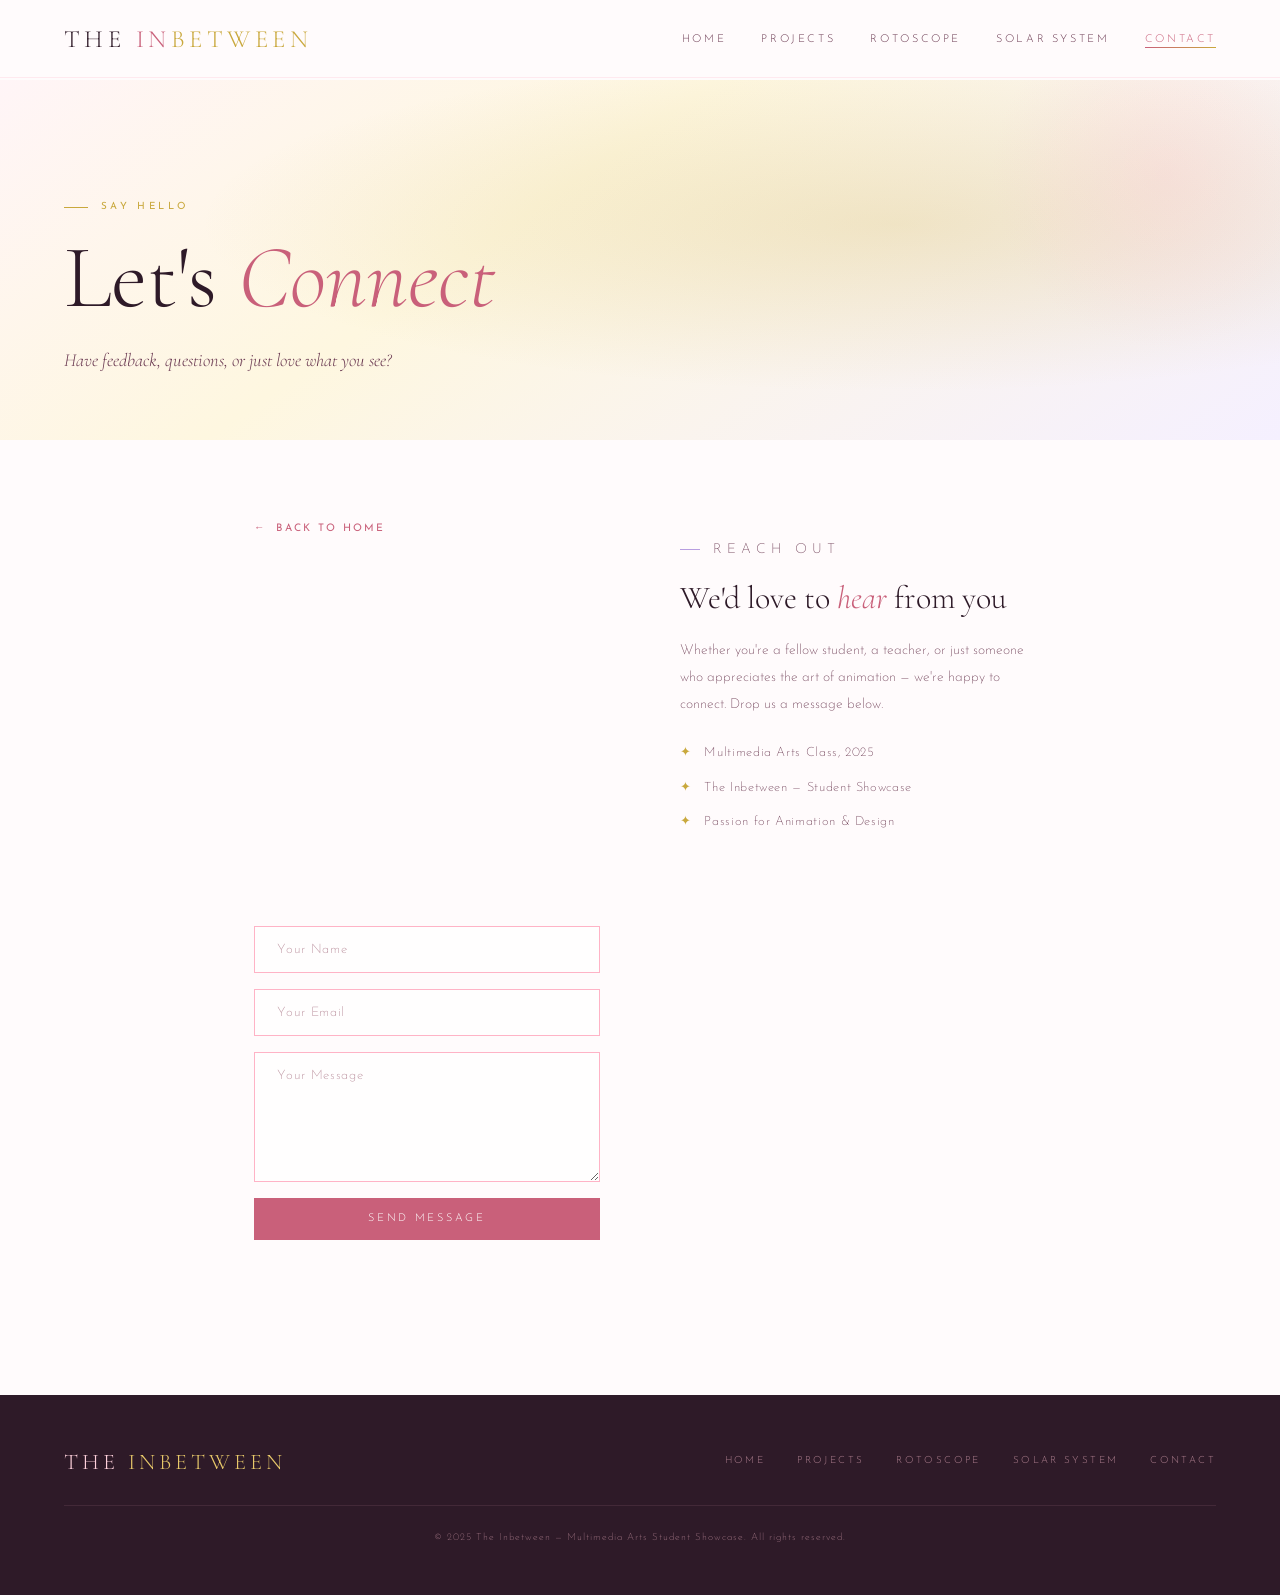
==== contact.html @ d843760d "Add files via upload" ====
<!DOCTYPE html>
<html lang="en">
<head>
  <meta charset="UTF-8" />
  <meta name="viewport" content="width=device-width, initial-scale=1.0" />
  <meta name="description" content="Contact — The Inbetween Student Showcase" />
  <title>Contact — The Inbetween</title>
  <link rel="preconnect" href="https://fonts.googleapis.com" />
  <link rel="preconnect" href="https://fonts.gstatic.com" crossorigin />
  <link href="https://fonts.googleapis.com/css2?family=Cormorant+Garamond:ital,wght@0,300;0,400;0,600;1,300;1,400;1,600&family=Josefin+Sans:wght@200;300;400&display=swap" rel="stylesheet" />
  <link rel="stylesheet" href="styles.css" />
</head>
<body>

  <!-- NAVBAR -->
  <nav class="navbar" role="navigation" aria-label="Main navigation">
    <a href="index.html" class="navbar__logo" aria-label="The Inbetween home">
      The <span class="accent-pink">In</span><span class="accent-gold">between</span>
    </a>
    <ul class="navbar__links" id="navLinks" role="list">
      <li><a href="index.html">Home</a></li>
      <li><a href="projects.html">Projects</a></li>
      <li><a href="rotoscope.html">Rotoscope</a></li>
      <li><a href="solar-system.html">Solar System</a></li>
      <li><a href="contact.html" class="active">Contact</a></li>
    </ul>
    <button class="navbar__hamburger" id="hamburger"
      aria-label="Toggle navigation menu" aria-expanded="false" aria-controls="navLinks">
      <span></span><span></span><span></span>
    </button>
  </nav>

  <main class="inner-page contact-page" aria-label="Contact page">

    <!-- HERO -->
    <div class="inner-hero" style="background: radial-gradient(ellipse at 70% 40%, rgba(201,168,60,0.22) 0%, transparent 55%), linear-gradient(145deg, var(--pink-whisper) 0%, var(--gold-pale) 40%, var(--purple-pale) 100%); min-height:40vh;">
      <div class="inner-hero__deco inner-hero__deco--1" aria-hidden="true"></div>
      <div class="inner-hero__content">
        <p class="inner-hero__tag">Say Hello</p>
        <h1 class="inner-hero__title">Let's <em>Connect</em></h1>
        <p class="inner-hero__subtitle">Have feedback, questions, or just love what you see?</p>
      </div>
    </div>

    <!-- CONTACT BODY -->
    <div class="inner-body">
      <a href="index.html" class="back-btn" aria-label="Back to home">Back to Home</a>

      <div class="contact-info reveal">
        <p class="inner-section__label">Reach Out</p>
        <h2 class="inner-section__title" style="font-family:var(--font-display); font-size:2rem; font-weight:300; margin-bottom:1.2rem;">We'd love to <em>hear</em> from you</h2>
        <p style="font-size:0.87rem; font-weight:200; color:var(--text-mid); line-height:1.95; margin-bottom:1.5rem;">Whether you're a fellow student, a teacher, or just someone who appreciates the art of animation — we're happy to connect. Drop us a message below.</p>
        <div class="contact-info__item">
          <span>✦</span>
          <span>Multimedia Arts Class, 2025</span>
        </div>
        <div class="contact-info__item">
          <span>✦</span>
          <span>The Inbetween — Student Showcase</span>
        </div>
        <div class="contact-info__item">
          <span>✦</span>
          <span>Passion for Animation &amp; Design</span>
        </div>
      </div>

      <div class="reveal">
        <form class="contact__form" novalidate id="contactForm" aria-label="Contact form">
          <label for="c-name" class="sr-only">Your Name</label>
          <input type="text" id="c-name" name="name" class="contact__input"
            placeholder="Your Name" required autocomplete="name" aria-required="true" />

          <label for="c-email" class="sr-only">Your Email</label>
          <input type="email" id="c-email" name="email" class="contact__input"
            placeholder="Your Email" required autocomplete="email" aria-required="true" />

          <label for="c-message" class="sr-only">Your Message</label>
          <textarea id="c-message" name="message" class="contact__input contact__textarea"
            placeholder="Your Message" required aria-required="true"></textarea>

          <button type="submit" class="btn btn--primary" id="submitBtn">Send Message</button>
          <p id="formFeedback" class="form-feedback" role="alert" aria-live="polite"></p>
        </form>
      </div>
    </div>

  </main>

  <!-- FOOTER -->
  <footer role="contentinfo">
    <div class="footer__logo">The <span class="accent">Inbetween</span></div>
    <nav class="footer__nav" aria-label="Footer navigation">
      <a href="index.html">Home</a>
      <a href="projects.html">Projects</a>
      <a href="rotoscope.html">Rotoscope</a>
      <a href="solar-system.html">Solar System</a>
      <a href="contact.html">Contact</a>
    </nav>
    <p class="footer__copy">&copy; 2025 The Inbetween &mdash; Multimedia Arts Student Showcase. All rights reserved.</p>
  </footer>

  <script src="nav.js"></script>
  <script>
    'use strict';
    /* ---- Contact form validation ---- */
    (function () {
      var form     = document.getElementById('contactForm');
      var feedback = document.getElementById('formFeedback');
      if (!form || !feedback) { return; }
      var emailPattern = /^[^\s@]+@[^\s@]+\.[^\s@]+$/;
      form.addEventListener('submit', function (event) {
        event.preventDefault();
        var nameEl    = document.getElementById('c-name');
        var emailEl   = document.getElementById('c-email');
        var messageEl = document.getElementById('c-message');
        var errors = [];
        if (!nameEl.value.trim()) { errors.push('Please enter your name.'); }
        if (!emailEl.value.trim()) { errors.push('Please enter your email address.'); }
        else if (!emailPattern.test(emailEl.value.trim())) { errors.push('Please enter a valid email address.'); }
        if (!messageEl.value.trim()) { errors.push('Please enter your message.'); }
        if (errors.length > 0) {
          feedback.style.color = 'var(--pink-deep)';
          feedback.textContent = errors[0];
          return;
        }
        feedback.style.color = 'var(--purple-rich)';
        feedback.textContent = '✦ Thank you! Your message has been received.';
        form.reset();
      });
    }());
  </script>

</body>
</html>
---- styles.css ----
/* ================================================
   THE INBETWEEN — Shared Styles
================================================ */
:root {
  --pink-whisper:   #fff5f7;
  --pink-blush:     #ffe8ee;
  --pink-light:     #ffd1dc;
  --pink-soft:      #ffb3c6;
  --pink-rose:      #f28baa;
  --pink-deep:      #c9607a;

  --gold-pale:      #fef7e0;
  --gold-light:     #f7e4a0;
  --gold-warm:      #e8c96a;
  --gold-rich:      #c9a83c;
  --gold-deep:      #a07a20;

  --purple-pale:    #f5f0ff;
  --purple-soft:    #ddd0f5;
  --purple-mid:     #b89ee0;
  --purple-rich:    #8a65c8;
  --purple-deep:    #5e3d9a;

  --cream:          #fffbfc;
  --white:          #ffffff;
  --text-dark:      #2e1a28;
  --text-mid:       #6b3a52;
  --text-soft:      #b08090;

  --font-display:   'Cormorant Garamond', serif;
  --font-body:      'Josefin Sans', sans-serif;

  --transition:     0.4s cubic-bezier(0.25, 0.46, 0.45, 0.94);
  --shadow-soft:    0 8px 40px rgba(201, 96, 122, 0.12);
  --shadow-card:    0 4px 24px rgba(201, 96, 122, 0.14);
  --radius:         2px;
}

*, *::before, *::after { box-sizing: border-box; margin: 0; padding: 0; }
html { scroll-behavior: smooth; }
body {
  font-family: var(--font-body);
  background-color: var(--cream);
  color: var(--text-dark);
  line-height: 1.7;
  overflow-x: hidden;
}
img { max-width: 100%; display: block; }
a { text-decoration: none; color: inherit; }
ul { list-style: none; }
.sr-only {
  position: absolute; width: 1px; height: 1px;
  padding: 0; margin: -1px; overflow: hidden;
  clip: rect(0,0,0,0); white-space: nowrap; border: 0;
}

/* ---- NAVBAR ---- */
.navbar {
  position: fixed; top: 0; left: 0;
  width: 100%; z-index: 1000;
  padding: 1.1rem 4rem;
  display: flex; align-items: center; justify-content: space-between;
  background: rgba(255, 251, 252, 0.88);
  backdrop-filter: blur(14px);
  -webkit-backdrop-filter: blur(14px);
  border-bottom: 1px solid rgba(255, 179, 198, 0.25);
  transition: box-shadow var(--transition);
}
.navbar__logo {
  font-family: var(--font-display);
  font-size: 1.55rem; font-weight: 300;
  letter-spacing: 0.18em; text-transform: uppercase;
  color: var(--text-dark);
}
.navbar__logo .accent-pink { color: var(--pink-deep); }
.navbar__logo .accent-gold { color: var(--gold-rich); }

.navbar__links { display: flex; gap: 2.2rem; align-items: center; }
.navbar__links a {
  font-family: var(--font-body);
  font-size: 0.68rem; font-weight: 300;
  letter-spacing: 0.24em; text-transform: uppercase;
  color: var(--text-mid);
  position: relative; padding-bottom: 3px;
  transition: color var(--transition);
}
.navbar__links a::after {
  content: '';
  position: absolute; bottom: 0; left: 0;
  width: 0; height: 1px;
  background: linear-gradient(90deg, var(--pink-deep), var(--gold-rich));
  transition: width var(--transition);
}
.navbar__links a:hover { color: var(--pink-deep); }
.navbar__links a:hover::after { width: 100%; }
.navbar__links a.active { color: var(--pink-deep); }
.navbar__links a.active::after { width: 100%; }

.navbar__hamburger {
  display: none; flex-direction: column; gap: 5px;
  cursor: pointer; background: none; border: none; padding: 4px;
}
.navbar__hamburger span {
  display: block; width: 24px; height: 1px;
  background: var(--text-mid); transition: var(--transition);
}

/* ---- BUTTONS ---- */
.btn {
  font-family: var(--font-body);
  font-size: 0.68rem; font-weight: 300;
  letter-spacing: 0.25em; text-transform: uppercase;
  padding: 0.9rem 2.2rem; cursor: pointer;
  transition: var(--transition); border: 1px solid transparent;
  display: inline-block;
}
.btn--primary { background: var(--pink-deep); color: var(--white); border-color: var(--pink-deep); }
.btn--primary:hover { background: var(--purple-deep); border-color: var(--purple-deep); }
.btn--gold { background: var(--gold-warm); color: var(--text-dark); border-color: var(--gold-warm); }
.btn--gold:hover { background: var(--gold-rich); border-color: var(--gold-rich); }
.btn--outline { background: transparent; color: var(--text-dark); border-color: var(--text-dark); }
.btn--outline:hover { background: var(--text-dark); color: var(--white); }
.btn--purple { background: var(--purple-rich); color: var(--white); border-color: var(--purple-rich); }
.btn--purple:hover { background: var(--purple-deep); border-color: var(--purple-deep); }

/* ---- DIVIDER ---- */
.divider {
  display: flex; align-items: center; justify-content: center;
  gap: 1.2rem; padding: 2.5rem 4rem; background: var(--white);
}
.divider__line {
  flex: 1; max-width: 200px; height: 1px;
  background: linear-gradient(90deg, transparent, var(--pink-light), transparent);
}
.divider__gem { font-size: 1.1rem; opacity: 0.6; }

/* ---- SECTION LABELS ---- */
.section-label {
  font-size: 0.62rem; font-weight: 300;
  letter-spacing: 0.38em; text-transform: uppercase;
  color: var(--gold-rich); margin-bottom: 1.2rem;
  display: flex; align-items: center; gap: 1rem;
}
.section-label::before {
  content: '';
  width: 28px; height: 1px;
  background: linear-gradient(90deg, var(--gold-rich), var(--pink-deep));
}
.section-title {
  font-family: var(--font-display);
  font-size: clamp(2.2rem, 5vw, 3.5rem);
  font-weight: 300; line-height: 1.15;
  color: var(--text-dark); margin-bottom: 1.5rem;
}
.section-title em { font-style: italic; color: var(--pink-deep); }
.section-title .em-gold { font-style: italic; color: var(--gold-rich); }
.section-title .em-purple { font-style: italic; color: var(--purple-rich); }
.section-text {
  font-size: 0.86rem; font-weight: 200;
  color: var(--text-mid); line-height: 1.95; margin-bottom: 1.2rem;
}

/* ---- FOOTER ---- */
footer {
  background: var(--text-dark); color: var(--pink-light);
  padding: 3rem 4rem;
  display: flex; align-items: center; justify-content: space-between;
  flex-wrap: wrap; gap: 1.5rem;
}
.footer__logo {
  font-family: var(--font-display); font-size: 1.4rem;
  font-weight: 300; letter-spacing: 0.18em; text-transform: uppercase;
}
.footer__logo .accent { color: var(--gold-warm); }
.footer__nav { display: flex; gap: 2rem; }
.footer__nav a {
  font-family: var(--font-body); font-size: 0.62rem;
  font-weight: 300; letter-spacing: 0.24em; text-transform: uppercase;
  color: var(--text-soft); transition: color var(--transition);
}
.footer__nav a:hover { color: var(--pink-light); }
.footer__copy {
  font-size: 0.62rem; font-weight: 200;
  color: var(--text-soft); letter-spacing: 0.1em;
  width: 100%; text-align: center;
  padding-top: 1.5rem;
  border-top: 1px solid rgba(255,179,198,0.1);
}

/* ---- SCROLL REVEAL ---- */
.reveal {
  opacity: 0; transform: translateY(28px);
  transition: opacity 0.7s ease, transform 0.7s ease;
}
.reveal.visible { opacity: 1; transform: translateY(0); }

/* ---- INNER HERO ---- */
.inner-page { padding-top: 5rem; }
.inner-hero {
  min-height: 55vh;
  display: flex; align-items: flex-end;
  padding: 6rem 4rem 4rem;
  position: relative; overflow: hidden;
}
.inner-hero--rotoscope {
  background:
    radial-gradient(ellipse at 70% 30%, rgba(247,228,160,0.3) 0%, transparent 55%),
    linear-gradient(145deg, var(--pink-whisper) 0%, var(--pink-blush) 40%, var(--purple-pale) 100%);
}
.inner-hero--solar {
  background:
    radial-gradient(ellipse at 30% 60%, rgba(184,158,224,0.28) 0%, transparent 55%),
    linear-gradient(145deg, var(--gold-pale) 0%, var(--pink-blush) 40%, var(--purple-pale) 100%);
}
.inner-hero__content {
  max-width: 800px; position: relative; z-index: 1;
  animation: fadeUp 0.8s ease both;
}
.inner-hero__tag {
  font-size: 0.62rem; letter-spacing: 0.36em;
  text-transform: uppercase; color: var(--gold-rich);
  margin-bottom: 1rem;
  display: flex; align-items: center; gap: 0.8rem;
}
.inner-hero__tag::before { content: ''; width: 24px; height: 1px; background: var(--gold-rich); }
.inner-hero__title {
  font-family: var(--font-display);
  font-size: clamp(3rem, 7vw, 6rem);
  font-weight: 300; line-height: 1.05;
  color: var(--text-dark); margin-bottom: 1.2rem;
}
.inner-hero__title em { font-style: italic; color: var(--pink-deep); }
.inner-hero__subtitle {
  font-family: var(--font-display);
  font-size: 1.15rem; font-weight: 300;
  font-style: italic; color: var(--text-mid); max-width: 580px;
}
.inner-hero__deco {
  position: absolute; border-radius: 50%; opacity: 0.5;
}
.inner-hero__deco--1 {
  width: 350px; height: 350px;
  background: radial-gradient(circle, rgba(255,179,198,0.4) 0%, transparent 70%);
  top: -80px; right: -60px;
  animation: blobFloat 8s ease-in-out infinite;
}
.inner-hero__deco--2 {
  width: 200px; height: 200px;
  background: radial-gradient(circle, rgba(247,228,160,0.5) 0%, transparent 70%);
  bottom: 20px; right: 15%;
  animation: blobFloat 12s ease-in-out infinite reverse;
}

/* ---- INNER BODY ---- */
.inner-body {
  max-width: 900px; margin: 0 auto;
  padding: 5rem 4rem 7rem;
}
.inner-section { margin-bottom: 4rem; }
.inner-section__label {
  font-size: 0.62rem; letter-spacing: 0.36em;
  text-transform: uppercase; color: var(--purple-rich);
  margin-bottom: 0.8rem;
  display: flex; align-items: center; gap: 0.8rem;
}
.inner-section__label::before { content: ''; width: 20px; height: 1px; background: var(--purple-mid); }
.inner-section__title {
  font-family: var(--font-display); font-size: 2rem;
  font-weight: 300; color: var(--text-dark);
  margin-bottom: 1.2rem; line-height: 1.2;
}
.inner-section__title em { font-style: italic; color: var(--pink-deep); }
.inner-section p {
  font-size: 0.88rem; font-weight: 200;
  color: var(--text-mid); line-height: 1.95; margin-bottom: 1rem;
}

/* ---- REFLECTION BOX ---- */
.reflection-box {
  background: linear-gradient(135deg, var(--purple-pale) 0%, var(--pink-whisper) 50%, var(--gold-pale) 100%);
  border-left: 3px solid var(--purple-mid);
  padding: 2.5rem 2.8rem; margin: 3rem 0; position: relative;
}
.reflection-box::before {
  content: '✦'; position: absolute;
  top: -0.8rem; left: 2rem;
  background: var(--purple-pale);
  padding: 0 0.5rem; color: var(--gold-rich); font-size: 1rem;
}
.reflection-box__label {
  font-size: 0.6rem; letter-spacing: 0.36em;
  text-transform: uppercase; color: var(--purple-rich); margin-bottom: 1rem;
}
.reflection-box p {
  font-family: var(--font-display); font-size: 1.05rem;
  font-style: italic; font-weight: 300;
  color: var(--text-mid); line-height: 1.9; margin: 0;
}

/* ---- TAKEAWAYS ---- */
.takeaways { display: grid; grid-template-columns: repeat(3,1fr); gap: 1.5rem; margin-top: 3rem; }
.takeaway-card {
  background: var(--white);
  border-top: 2px solid var(--pink-soft);
  padding: 1.8rem 1.5rem;
  box-shadow: var(--shadow-soft);
}
.takeaway-card:nth-child(2) { border-top-color: var(--gold-warm); }
.takeaway-card:nth-child(3) { border-top-color: var(--purple-mid); }
.takeaway-card__icon { font-size: 1.6rem; margin-bottom: 0.8rem; }
.takeaway-card__title {
  font-family: var(--font-display); font-size: 1.1rem;
  font-weight: 400; color: var(--text-dark); margin-bottom: 0.5rem;
}
.takeaway-card p {
  font-size: 0.8rem; font-weight: 200;
  color: var(--text-mid); line-height: 1.8; margin: 0;
}

/* ---- BACK BUTTON ---- */
.back-btn {
  display: inline-flex; align-items: center; gap: 0.6rem;
  font-size: 0.65rem; letter-spacing: 0.22em; text-transform: uppercase;
  color: var(--pink-deep); background: none; border: none;
  cursor: pointer; font-family: var(--font-body);
  transition: gap var(--transition), color var(--transition);
  margin-bottom: 2rem;
  text-decoration: none;
}
.back-btn:hover { gap: 1rem; color: var(--purple-rich); }
.back-btn::before { content: '←'; }

/* ---- CONTACT PAGE ---- */
.contact-page .inner-body { display: grid; grid-template-columns: 1fr 1fr; gap: 5rem; align-items: start; }
.contact-page .contact-info { padding-top: 1rem; }
.contact-page .contact-info p { font-size: 0.87rem; font-weight: 200; color: var(--text-mid); line-height: 1.95; margin-bottom: 1rem; }
.contact-info__item {
  display: flex; align-items: center; gap: 0.8rem;
  font-size: 0.8rem; font-weight: 200; color: var(--text-mid);
  margin-bottom: 0.8rem; letter-spacing: 0.05em;
}
.contact-info__item span:first-child { color: var(--gold-rich); }
.contact__form { display: flex; flex-direction: column; gap: 1rem; }
.contact__input {
  font-family: var(--font-body); font-size: 0.82rem; font-weight: 200;
  padding: 1rem 1.4rem;
  border: 1px solid var(--pink-soft);
  background: rgba(255,255,255,0.75);
  color: var(--text-dark); outline: none;
  transition: border-color var(--transition), box-shadow var(--transition);
  letter-spacing: 0.05em; width: 100%;
}
.contact__input::placeholder { color: var(--text-soft); font-weight: 200; }
.contact__input:focus { border-color: var(--purple-mid); box-shadow: 0 0 0 3px rgba(184,158,224,0.18); }
.contact__textarea { min-height: 130px; resize: vertical; }
.form-feedback { font-size: 0.78rem; min-height: 1.5rem; margin-top: 0.2rem; }

/* ---- ANIMATIONS ---- */
@keyframes fadeUp {
  from { opacity: 0; transform: translateY(40px); }
  to   { opacity: 1; transform: translateY(0); }
}
@keyframes blobFloat {
  0%,100% { transform: translate(0,0) scale(1); }
  50%      { transform: translate(18px,-18px) scale(1.05); }
}
@keyframes scrollLine {
  0%,100% { opacity: 0.3; transform: scaleY(1); }
  50%      { opacity: 1; transform: scaleY(0.65); }
}
@keyframes marquee {
  from { transform: translateX(0); }
  to   { transform: translateX(-50%); }
}

/* ---- GALLERY STRIP ---- */
.gallery-strip {
  overflow: hidden; padding: 1.5rem 0;
  background: linear-gradient(90deg, var(--pink-blush) 0%, var(--gold-pale) 33%, var(--purple-pale) 66%, var(--pink-blush) 100%);
  border-top: 1px solid rgba(255,179,198,0.35);
  border-bottom: 1px solid rgba(255,179,198,0.35);
}
.gallery-strip__track {
  display: flex; gap: 0;
  width: max-content;
  animation: marquee 28s linear infinite;
}
.gallery-strip__item {
  font-family: var(--font-display); font-size: 1.1rem;
  font-weight: 300; font-style: italic;
  padding: 0 2.5rem; color: var(--text-mid);
  white-space: nowrap; letter-spacing: 0.1em;
}
.gallery-strip__item::after { content: ' ✦ '; color: var(--gold-warm); font-style: normal; }

/* ---- RESPONSIVE ---- */
@media (max-width: 900px) {
  .navbar { padding: 1.1rem 2rem; }
  .navbar__links {
    display: none; position: fixed;
    top: 0; left: 0; width: 100%; height: 100vh;
    background: rgba(255,251,252,0.97);
    backdrop-filter: blur(10px);
    flex-direction: column; align-items: center;
    justify-content: center; gap: 2.5rem; z-index: 999;
  }
  .navbar__links.open { display: flex; }
  .navbar__links a { font-size: 1rem; }
  .navbar__hamburger { display: flex; z-index: 1000; }
  .inner-hero { padding: 6rem 2rem 3rem; }
  .inner-body { padding: 3rem 2rem 5rem; }
  .takeaways { grid-template-columns: 1fr; }
  .contact-page .inner-body { grid-template-columns: 1fr; gap: 3rem; }
  footer { padding: 2rem; flex-direction: column; align-items: flex-start; }
}
@media (max-width: 480px) {
  .inner-hero__title { font-size: 3rem; }
}
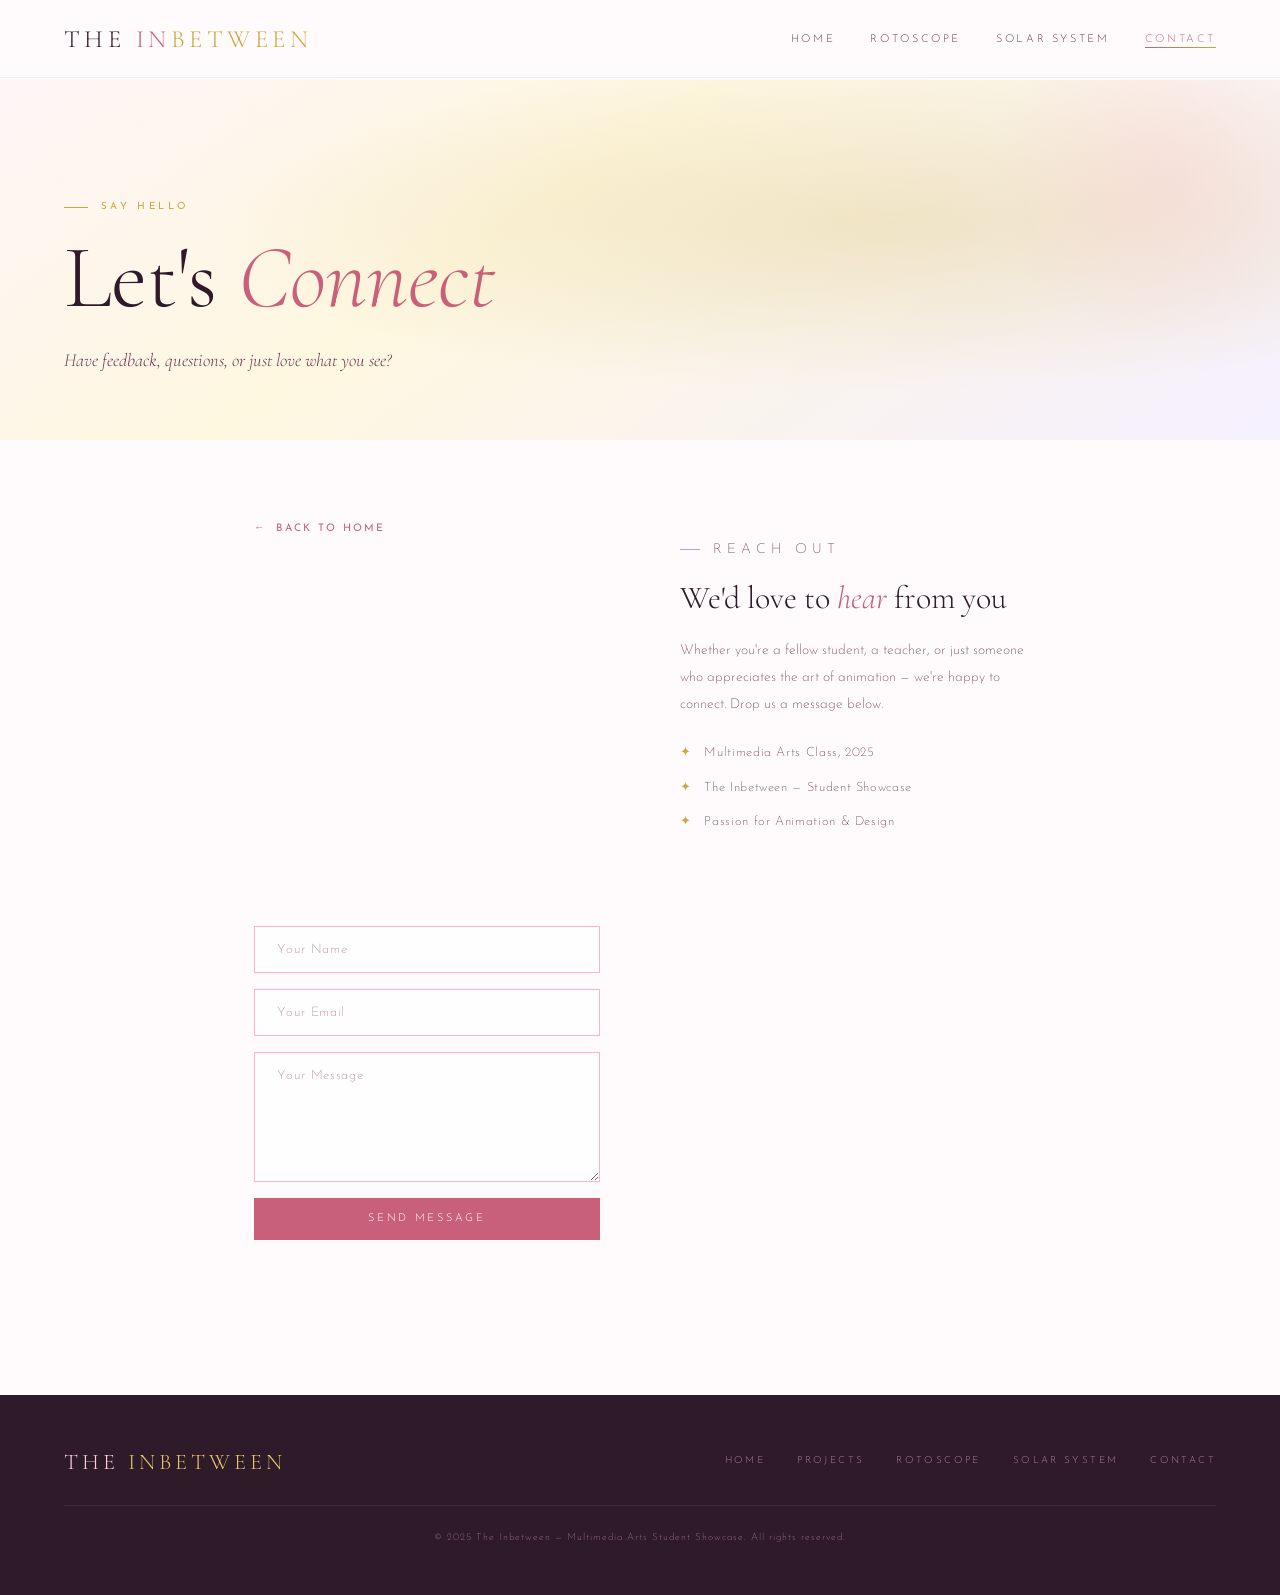
==== commit 7d8cda43: "remove projects and contatc" ====
--- a/contact.html
+++ b/contact.html
@@ -13,13 +13,13 @@
 <body>
 
   <!-- NAVBAR -->
-  <nav class="navbar" role="navigation" aria-label="Main navigation">
+  <nav class="navbar" aria-label="Main navigation">
     <a href="index.html" class="navbar__logo" aria-label="The Inbetween home">
       The <span class="accent-pink">In</span><span class="accent-gold">between</span>
     </a>
-    <ul class="navbar__links" id="navLinks" role="list">
+    <ul class="navbar__links" id="navLinks">
       <li><a href="index.html">Home</a></li>
-      <li><a href="projects.html">Projects</a></li>
+       
       <li><a href="rotoscope.html">Rotoscope</a></li>
       <li><a href="solar-system.html">Solar System</a></li>
       <li><a href="contact.html" class="active">Contact</a></li>
@@ -68,15 +68,15 @@
         <form class="contact__form" novalidate id="contactForm" aria-label="Contact form">
           <label for="c-name" class="sr-only">Your Name</label>
           <input type="text" id="c-name" name="name" class="contact__input"
-            placeholder="Your Name" required autocomplete="name" aria-required="true" />
+            placeholder="Your Name" required autocomplete="name" />
 
           <label for="c-email" class="sr-only">Your Email</label>
           <input type="email" id="c-email" name="email" class="contact__input"
-            placeholder="Your Email" required autocomplete="email" aria-required="true" />
+            placeholder="Your Email" required autocomplete="email" />
 
           <label for="c-message" class="sr-only">Your Message</label>
           <textarea id="c-message" name="message" class="contact__input contact__textarea"
-            placeholder="Your Message" required aria-required="true"></textarea>
+            placeholder="Your Message" required></textarea>
 
           <button type="submit" class="btn btn--primary" id="submitBtn">Send Message</button>
           <p id="formFeedback" class="form-feedback" role="alert" aria-live="polite"></p>
@@ -87,7 +87,7 @@
   </main>
 
   <!-- FOOTER -->
-  <footer role="contentinfo">
+  <footer>
     <div class="footer__logo">The <span class="accent">Inbetween</span></div>
     <nav class="footer__nav" aria-label="Footer navigation">
       <a href="index.html">Home</a>
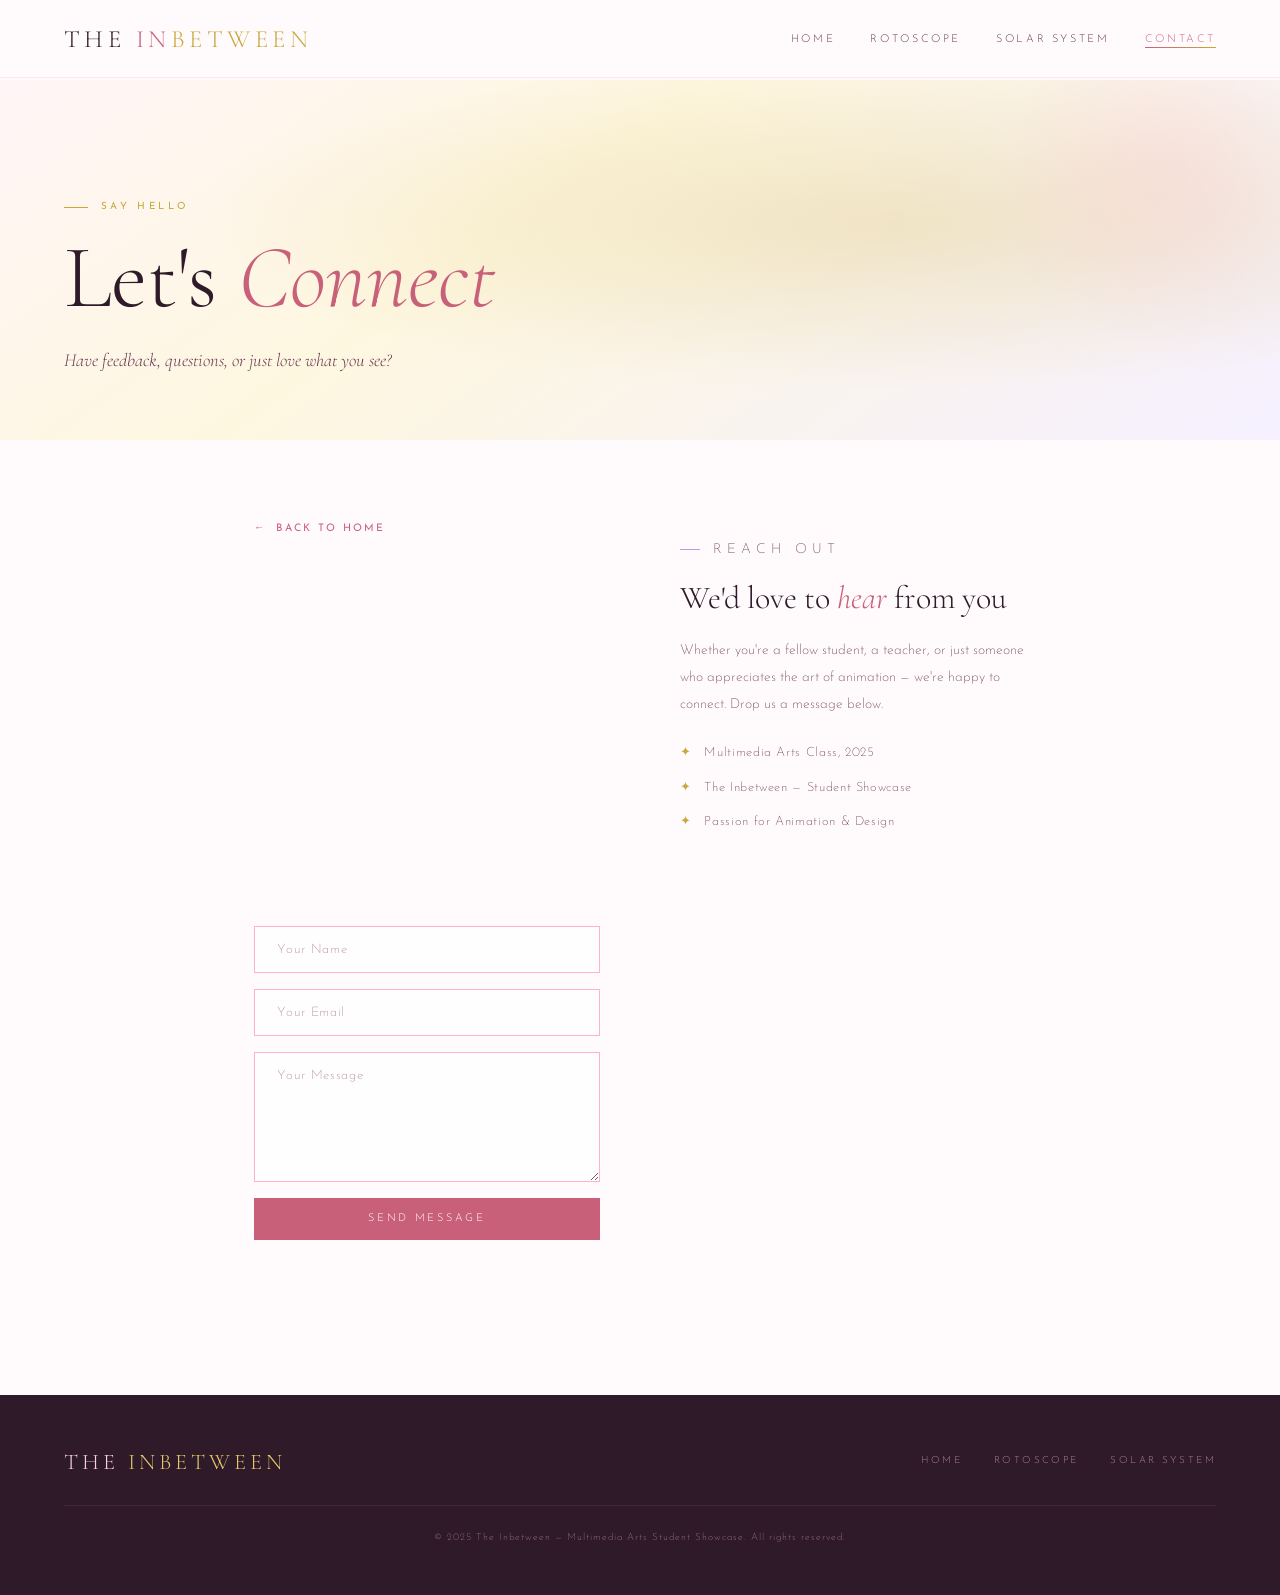
==== commit 80164653: "remove footer project and contatcs" ====
--- a/contact.html
+++ b/contact.html
@@ -91,10 +91,10 @@
     <div class="footer__logo">The <span class="accent">Inbetween</span></div>
     <nav class="footer__nav" aria-label="Footer navigation">
       <a href="index.html">Home</a>
-      <a href="projects.html">Projects</a>
+       
       <a href="rotoscope.html">Rotoscope</a>
       <a href="solar-system.html">Solar System</a>
-      <a href="contact.html">Contact</a>
+       
     </nav>
     <p class="footer__copy">&copy; 2025 The Inbetween &mdash; Multimedia Arts Student Showcase. All rights reserved.</p>
   </footer>
